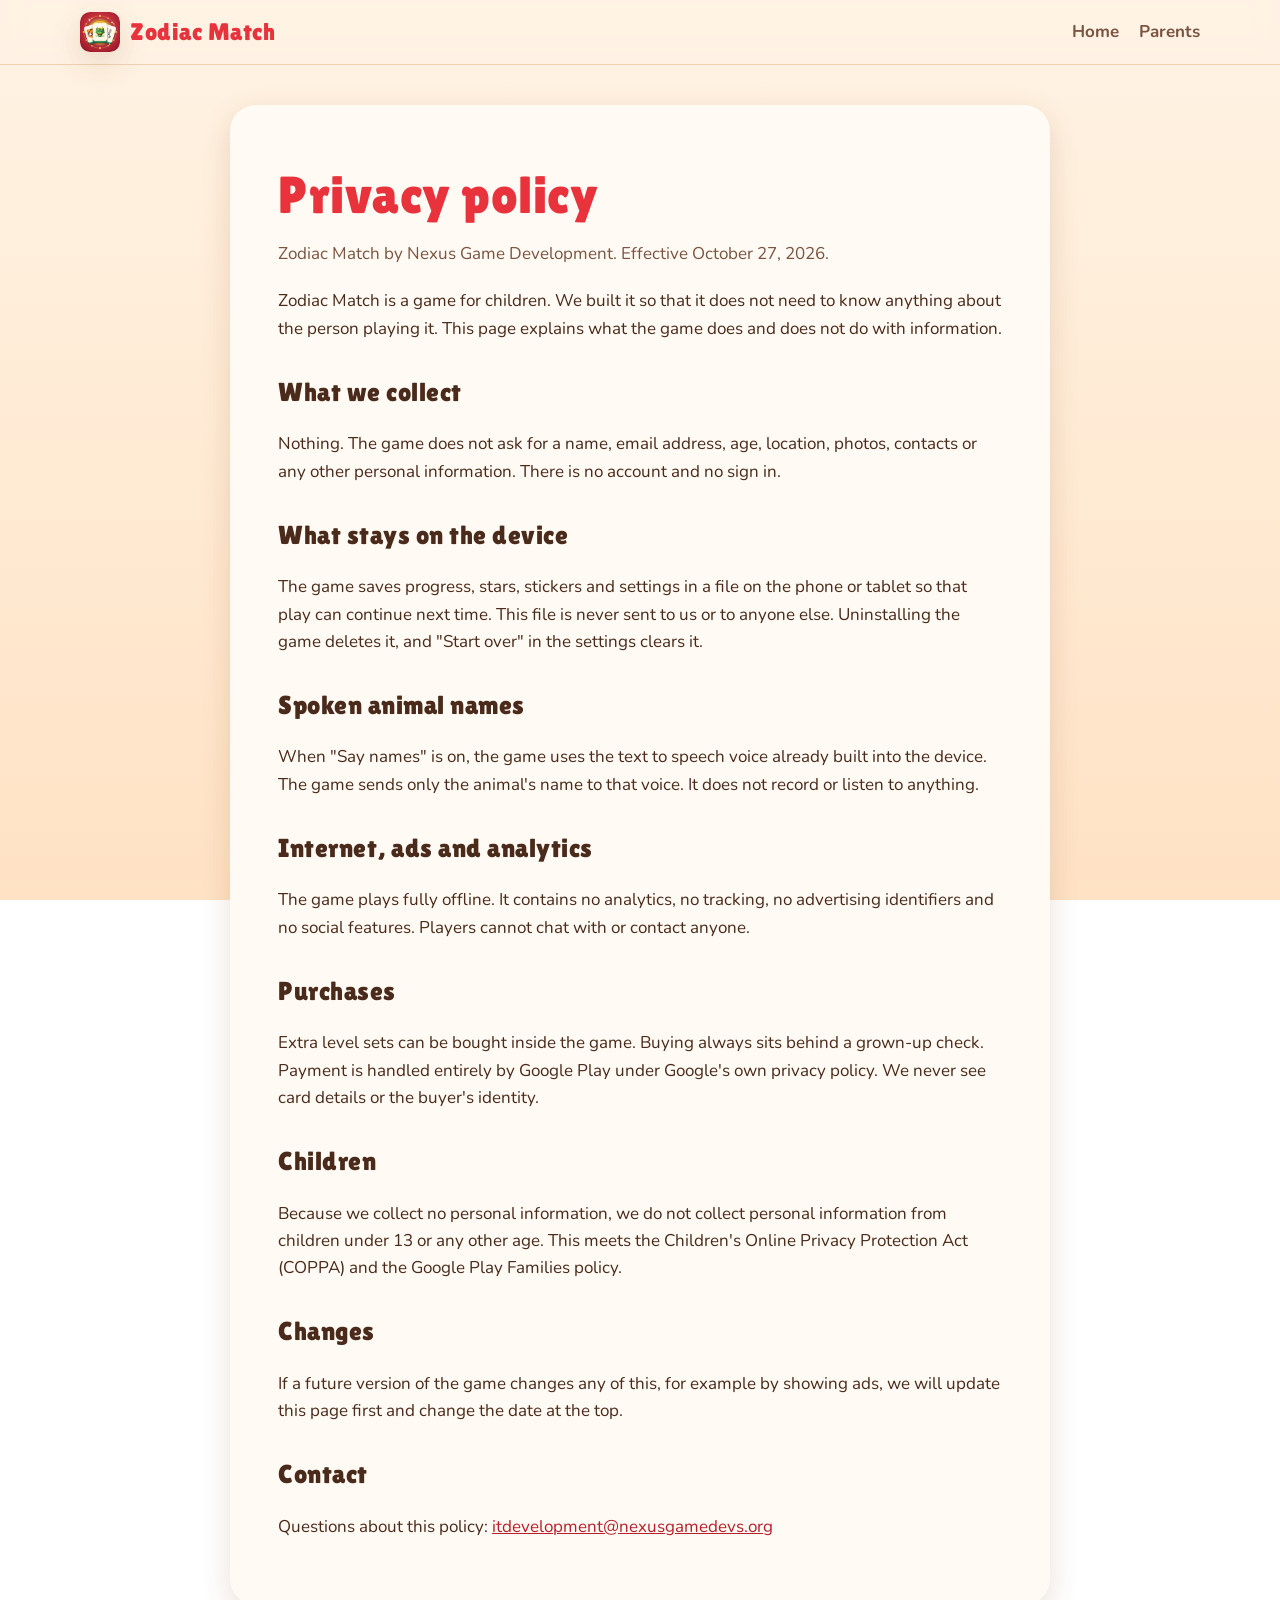
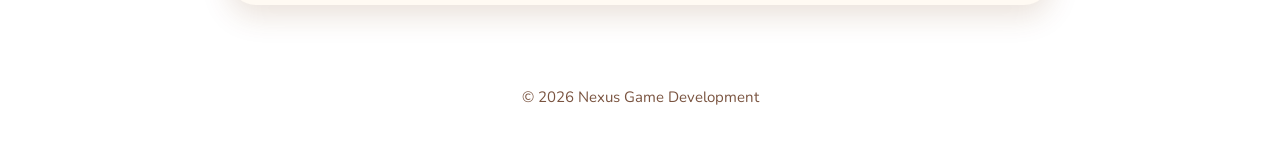
==== zodiac-match/privacy/index.html @ 3d44f5b6 "feat: zodiac match website and privacy policy" ====
<!doctype html>
<html lang="en">
<head>
<meta charset="utf-8">
<meta name="viewport" content="width=device-width, initial-scale=1">
<title>Zodiac Match Privacy</title>
<meta name="description" content="Privacy policy for the Zodiac Match game by Nexus Game Development.">
<link rel="icon" href="../favicon.png">
<link rel="preconnect" href="https://fonts.googleapis.com">
<link rel="preconnect" href="https://fonts.gstatic.com" crossorigin>
<link href="https://fonts.googleapis.com/css2?family=Lilita+One&family=Nunito:wght@400;700;800&display=swap" rel="stylesheet">
<link rel="stylesheet" href="../style.css">
</head>
<body>

<header class="top">
  <div class="wrap">
    <a class="brand display" href="../"><img src="../img/icon.png" alt="">Zodiac Match</a>
    <nav><a href="../">Home</a><a href="../#parents">Parents</a></nav>
  </div>
</header>

<main class="wrap">
  <article class="doc">
    <h1>Privacy policy</h1>
    <p class="meta">Zodiac Match by Nexus Game Development. Effective October 27, 2026.</p>

    <p>Zodiac Match is a game for children. We built it so that it does not need to know anything about the person playing it. This page explains what the game does and does not do with information.</p>

    <h2>What we collect</h2>
    <p>Nothing. The game does not ask for a name, email address, age, location, photos, contacts or any other personal information. There is no account and no sign in.</p>

    <h2>What stays on the device</h2>
    <p>The game saves progress, stars, stickers and settings in a file on the phone or tablet so that play can continue next time. This file is never sent to us or to anyone else. Uninstalling the game deletes it, and "Start over" in the settings clears it.</p>

    <h2>Spoken animal names</h2>
    <p>When "Say names" is on, the game uses the text to speech voice already built into the device. The game sends only the animal's name to that voice. It does not record or listen to anything.</p>

    <h2>Internet, ads and analytics</h2>
    <p>The game plays fully offline. It contains no analytics, no tracking, no advertising identifiers and no social features. Players cannot chat with or contact anyone.</p>

    <h2>Purchases</h2>
    <p>Extra level sets can be bought inside the game. Buying always sits behind a grown-up check. Payment is handled entirely by Google Play under Google's own privacy policy. We never see card details or the buyer's identity.</p>

    <h2>Children</h2>
    <p>Because we collect no personal information, we do not collect personal information from children under 13 or any other age. This meets the Children's Online Privacy Protection Act (COPPA) and the Google Play Families policy.</p>

    <h2>Changes</h2>
    <p>If a future version of the game changes any of this, for example by showing ads, we will update this page first and change the date at the top.</p>

    <h2>Contact</h2>
    <p>Questions about this policy: <a href="mailto:itdevelopment@nexusgamedevs.org">itdevelopment@nexusgamedevs.org</a></p>
  </article>
</main>

<footer>
  <div class="wrap">&copy; 2026 Nexus Game Development</div>
</footer>
</body>
</html>
---- zodiac-match/style.css ----
:root {
  --bg: #fff3e4;
  --bg-deep: #ffe2c4;
  --ink: #4a2a1a;
  --ink-soft: #7a5440;
  --red: #e8323c;
  --red-dark: #b81f2a;
  --gold: #ffc531;
  --green: #3fae5a;
  --purple: #6f56d9;
  --card: #fffaf3;
  --line: #f1d2b0;
  --shadow: 0 10px 30px rgba(120, 60, 20, .16);
  color-scheme: light;
}

* { box-sizing: border-box; }
html { scroll-behavior: smooth; }
body {
  margin: 0;
  background: linear-gradient(180deg, var(--bg) 0%, var(--bg-deep) 100%) fixed;
  color: var(--ink);
  font: 17px/1.6 "Nunito", system-ui, sans-serif;
  overflow-x: hidden;
}
h1, h2, h3, .display { font-family: "Lilita One", "Nunito", sans-serif; font-weight: 400; letter-spacing: .5px; }
a { color: var(--red-dark); }
img { max-width: 100%; display: block; }
.wrap { width: min(1120px, 100% - 32px); margin: 0 auto; }

/* Header */
.top { position: sticky; top: 0; z-index: 20; backdrop-filter: blur(10px); background: rgba(255, 243, 228, .78); border-bottom: 1px solid var(--line); }
.top .wrap { display: flex; align-items: center; justify-content: space-between; height: 64px; }
.brand { display: flex; align-items: center; gap: 10px; text-decoration: none; color: var(--red); font-size: 24px; }
.brand img { width: 40px; height: 40px; border-radius: 10px; box-shadow: var(--shadow); }
.top nav { display: flex; gap: 20px; }
.top nav a { color: var(--ink-soft); text-decoration: none; font-weight: 700; }
.top nav a:hover { color: var(--red); }

/* Buttons, same glossy look as the game */
.btn {
  display: inline-flex; align-items: center; gap: 10px;
  padding: 14px 30px; border-radius: 999px; border: 0;
  font: 22px "Lilita One", sans-serif; color: #fff; text-decoration: none;
  background: linear-gradient(180deg, #ff5a5f 0%, var(--red) 55%, var(--red-dark) 100%);
  box-shadow: 0 6px 0 #8f1620, 0 12px 24px rgba(184, 31, 42, .35), inset 0 2px 0 rgba(255, 255, 255, .45);
  transition: transform .15s, box-shadow .15s;
}
.btn:hover { transform: translateY(-2px); }
.btn:active { transform: translateY(4px); box-shadow: 0 2px 0 #8f1620, 0 6px 12px rgba(184, 31, 42, .3); }
.btn.soon { background: linear-gradient(180deg, #ffd65c, var(--gold) 60%, #e5a400); box-shadow: 0 6px 0 #a87600, 0 12px 24px rgba(200, 140, 0, .3), inset 0 2px 0 rgba(255, 255, 255, .5); color: #5a3a00; cursor: default; }
.btn svg { width: 26px; height: 26px; }

/* Hero */
.hero { position: relative; padding: 56px 0 80px; }
.hero .wrap { display: grid; grid-template-columns: 1.1fr .9fr; gap: 40px; align-items: center; position: relative; z-index: 2; }
.hero h1 { font-size: clamp(52px, 8vw, 92px); line-height: 1; margin: 0; color: var(--red); text-shadow: 0 4px 0 #fff, 0 8px 0 rgba(184, 31, 42, .25); }
.hero h1 span { display: inline-block; animation: hop 2.6s ease-in-out infinite; }
.hero .tag { font-size: clamp(20px, 2.6vw, 26px); font-weight: 800; margin: 18px 0 8px; }
.hero p { color: var(--ink-soft); max-width: 520px; }
.hero .cta { display: flex; flex-wrap: wrap; gap: 14px; margin-top: 28px; align-items: center; }
.hero .note { font-size: 14px; color: var(--ink-soft); }

.floaters { position: absolute; inset: 0; overflow: hidden; pointer-events: none; z-index: 1; }
.floaters img { position: absolute; width: 64px; opacity: .9; animation: float 9s ease-in-out infinite; filter: drop-shadow(0 6px 8px rgba(120, 60, 20, .18)); }

/* Phone */
.phone {
  position: relative; width: min(300px, 78vw); aspect-ratio: 9 / 16; margin: 0 auto;
  border-radius: 38px; padding: 10px; background: #2b1a12;
  box-shadow: 0 30px 60px rgba(80, 30, 10, .35), inset 0 0 0 2px #5a3a28;
  animation: bob 6s ease-in-out infinite;
}
.phone .screen { position: relative; width: 100%; height: 100%; border-radius: 30px; overflow: hidden; background: #fbe8d2; }
.phone .screen img { position: absolute; inset: 0; width: 100%; height: 100%; object-fit: cover; opacity: 0; transform: scale(1.04); transition: opacity .8s, transform 1.6s; }
.phone .screen img.on { opacity: 1; transform: scale(1); }
.phone::after { content: ""; position: absolute; top: 18px; left: 50%; width: 70px; height: 8px; margin-left: -35px; border-radius: 8px; background: #2b1a12; z-index: 3; }
.dots { display: flex; gap: 8px; justify-content: center; margin-top: 18px; }
.dots i { width: 9px; height: 9px; border-radius: 50%; background: var(--line); transition: background .3s, transform .3s; }
.dots i.on { background: var(--red); transform: scale(1.3); }

/* Sections */
section { padding: 72px 0; }
.head { text-align: center; margin-bottom: 40px; }
.head h2 { font-size: clamp(34px, 5vw, 48px); margin: 0; color: var(--red); }
.head p { color: var(--ink-soft); margin: 6px 0 0; }

/* Match demo */
.demo { display: grid; justify-items: center; gap: 22px; }
.board { position: relative; display: grid; grid-template-columns: repeat(5, 64px); gap: 8px; padding: 18px; border-radius: 22px; background: rgba(255, 255, 255, .55); box-shadow: var(--shadow); }
.tile {
  width: 64px; height: 74px; border-radius: 12px; display: grid; place-items: center;
  background: linear-gradient(180deg, #fff 0%, #fff7ec 70%, #e9d6bf 100%);
  box-shadow: 0 5px 0 #3fae5a, 0 8px 12px rgba(80, 40, 10, .18);
  transition: transform .45s cubic-bezier(.3, 1.4, .5, 1), opacity .3s;
}
.tile img { width: 48px; }
.tile.pick { animation: pick .35s; }
.tray { display: grid; grid-template-columns: repeat(7, 54px); gap: 6px; padding: 10px; border-radius: 16px; background: #c9a27c; box-shadow: inset 0 3px 8px rgba(70, 30, 0, .35); }
.slot { width: 54px; height: 62px; border-radius: 10px; background: #f7ead8; display: grid; place-items: center; }
.slot img { width: 40px; animation: drop .35s cubic-bezier(.3, 1.5, .5, 1); }
.slot.pop img { animation: pop .45s forwards; }
.burst { position: absolute; pointer-events: none; width: 10px; height: 10px; border-radius: 50%; animation: burst .7s ease-out forwards; }

/* Features */
.grid { display: grid; grid-template-columns: repeat(3, 1fr); gap: 20px; }
.card { background: var(--card); border: 1px solid var(--line); border-radius: 22px; padding: 26px; box-shadow: var(--shadow); transition: transform .25s; }
.card:hover { transform: translateY(-6px) rotate(-.5deg); }
.card .ico { width: 64px; height: 64px; border-radius: 18px; display: grid; place-items: center; margin-bottom: 12px; background: var(--bg-deep); }
.card .ico img { width: 46px; }
.card h3 { margin: 0 0 6px; font-size: 24px; }
.card p { margin: 0; color: var(--ink-soft); }

/* Gallery */
.strip { overflow: hidden; mask-image: linear-gradient(90deg, transparent, #000 8%, #000 92%, transparent); }
.track { display: flex; gap: 22px; width: max-content; animation: slide 50s linear infinite; padding: 10px 0 24px; }
.strip:hover .track { animation-play-state: paused; }
.track figure { margin: 0; width: 220px; }
.track img { border-radius: 22px; border: 6px solid #2b1a12; box-shadow: var(--shadow); aspect-ratio: 9 / 16; object-fit: cover; transition: transform .3s; }
.track figure:hover img { transform: translateY(-8px) scale(1.03); }
.track figcaption { text-align: center; font-weight: 800; margin-top: 10px; color: var(--ink-soft); }

/* Parents */
.parents { background: var(--card); border-radius: 30px; padding: 40px; box-shadow: var(--shadow); display: grid; grid-template-columns: 1fr 1fr; gap: 32px; align-items: center; }
.parents ul { list-style: none; margin: 0; padding: 0; display: grid; gap: 14px; }
.parents li { display: flex; gap: 12px; align-items: flex-start; }
.parents li b { flex: 0 0 30px; height: 30px; border-radius: 50%; display: grid; place-items: center; background: var(--green); color: #fff; font-size: 16px; }
.parents h2 { font-size: 40px; margin: 0 0 10px; color: var(--red); }

footer { padding: 40px 0 56px; text-align: center; color: var(--ink-soft); font-size: 15px; }
footer nav { display: flex; justify-content: center; gap: 22px; margin-bottom: 10px; font-weight: 700; }

/* Reveal on scroll */
.reveal { opacity: 0; transform: translateY(30px); transition: opacity .7s, transform .7s; }
.reveal.in { opacity: 1; transform: none; }

/* Policy page */
.doc { background: var(--card); border-radius: 26px; padding: clamp(22px, 5vw, 48px); margin: 40px auto; max-width: 820px; box-shadow: var(--shadow); }
.doc h1 { color: var(--red); font-size: clamp(36px, 6vw, 52px); margin: 0 0 4px; }
.doc h2 { font-size: 26px; margin: 30px 0 6px; }
.doc .meta { color: var(--ink-soft); margin: 0 0 20px; }

@keyframes float { 0%, 100% { transform: translateY(0) rotate(-6deg); } 50% { transform: translateY(-26px) rotate(6deg); } }
@keyframes bob { 0%, 100% { transform: translateY(0) rotate(-2deg); } 50% { transform: translateY(-14px) rotate(2deg); } }
@keyframes hop { 0%, 80%, 100% { transform: translateY(0); } 88% { transform: translateY(-14px); } }
@keyframes pick { 50% { transform: scale(.88); } }
@keyframes drop { from { transform: translateY(-40px) scale(.6); opacity: 0; } }
@keyframes pop { 40% { transform: scale(1.35); } 100% { transform: scale(0); opacity: 0; } }
@keyframes burst { to { transform: translate(var(--x), var(--y)) scale(.2); opacity: 0; } }
@keyframes slide { to { transform: translateX(calc(-50% - 11px)); } }

@media (max-width: 860px) {
  .hero .wrap, .parents { grid-template-columns: 1fr; text-align: center; }
  .hero p, .hero .cta { margin-left: auto; margin-right: auto; justify-content: center; }
  .grid { grid-template-columns: 1fr 1fr; }
  .top nav a.hide-sm { display: none; }
}
@media (max-width: 560px) {
  .floaters img { opacity: .45; }
  .grid { grid-template-columns: 1fr; }
  .board { grid-template-columns: repeat(5, 52px); gap: 6px; padding: 12px; }
  .tile { width: 52px; height: 60px; }
  .tile img { width: 38px; }
  .tray { grid-template-columns: repeat(7, 40px); gap: 4px; padding: 8px; }
  .slot { width: 40px; height: 48px; }
  .slot img { width: 30px; }
  .floaters img { width: 44px; }
  .parents { padding: 26px; }
}
@media (prefers-reduced-motion: reduce) {
  *, *::before, *::after { animation: none !important; transition: none !important; }
  .reveal { opacity: 1; transform: none; }
}
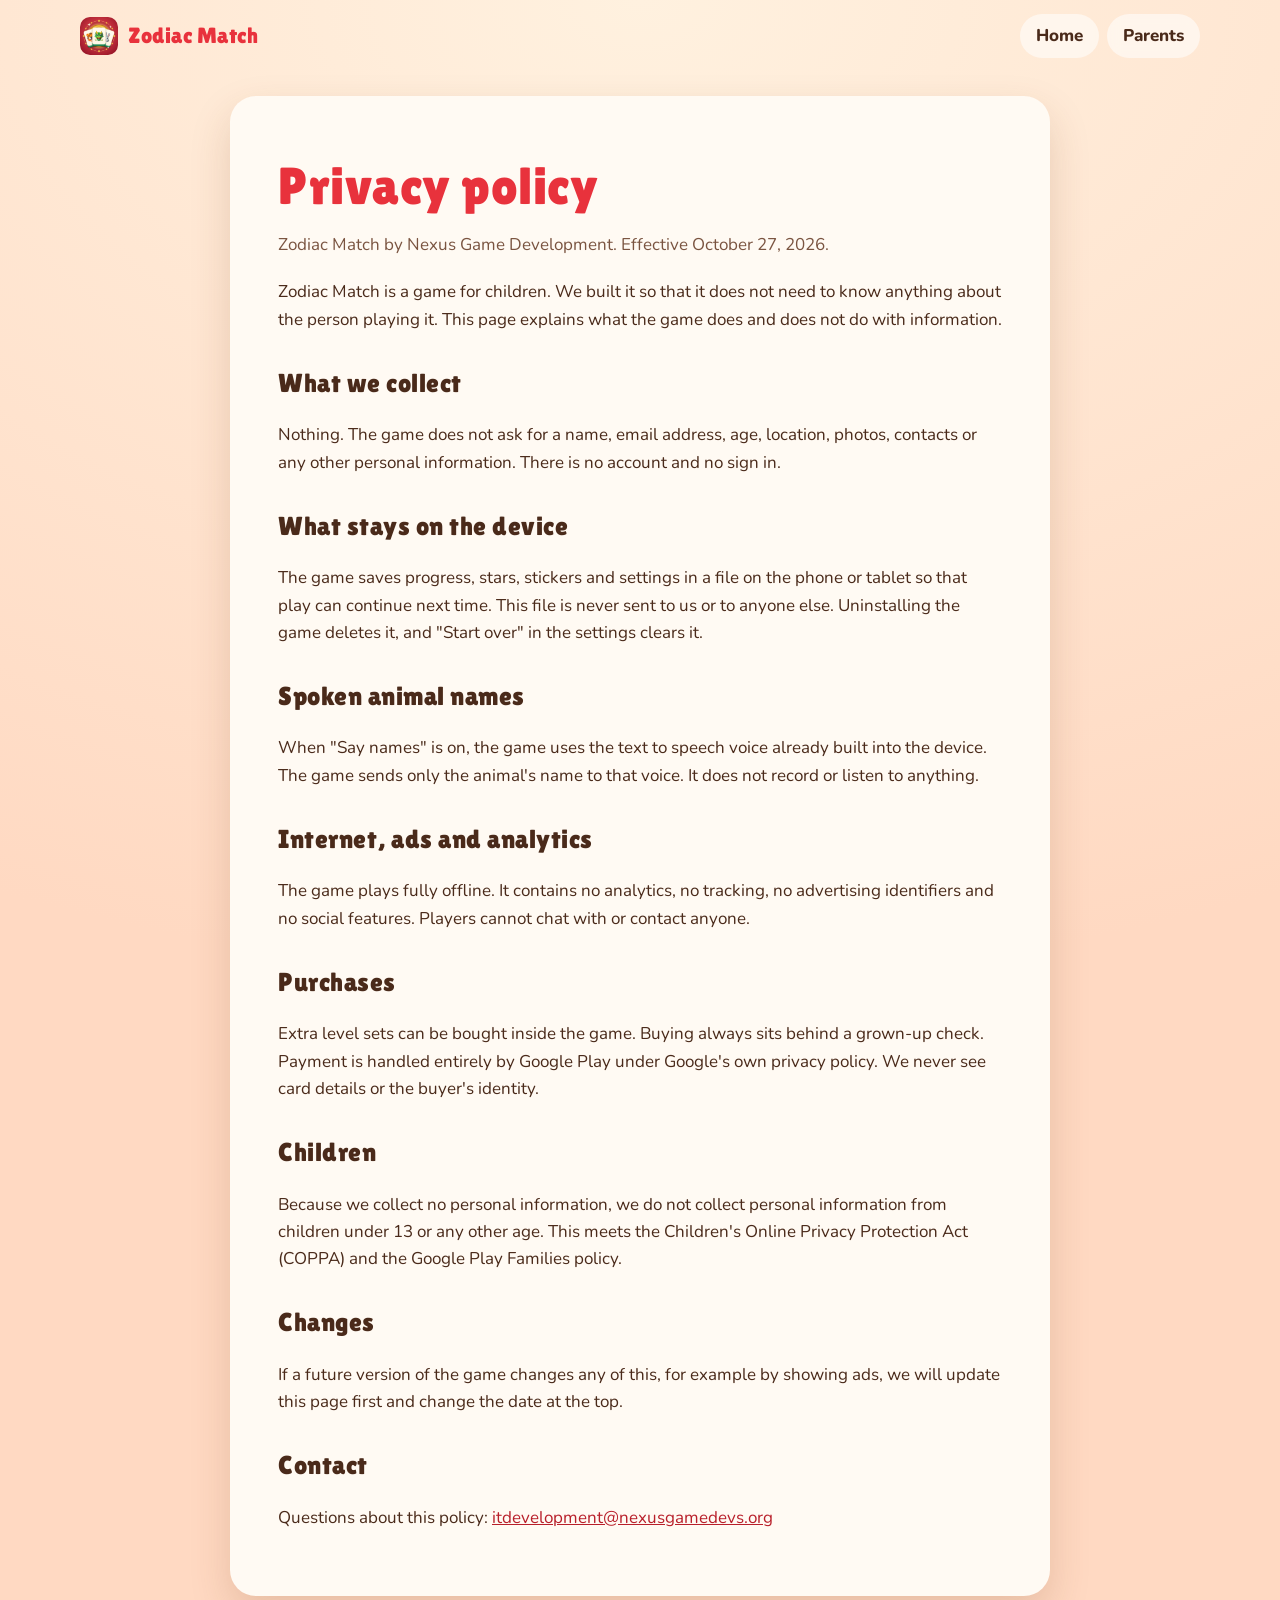
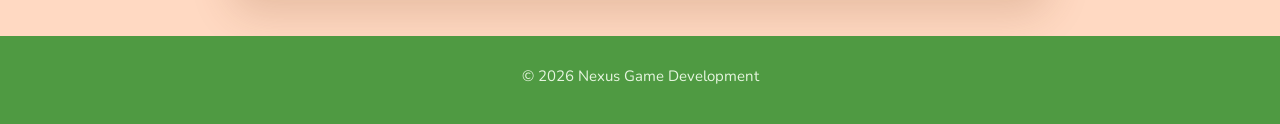
==== commit b253d39e: "feat: simpler zodiac match page with a fan of screenshots Dan wanted fewer sections and a prettier p" ====
--- a/zodiac-match/privacy/index.html
+++ b/zodiac-match/privacy/index.html
@@ -20,7 +20,7 @@
   </div>
 </header>
 
-<main class="wrap">
+<main class="page"><div class="wrap">
   <article class="doc">
     <h1>Privacy policy</h1>
     <p class="meta">Zodiac Match by Nexus Game Development. Effective October 27, 2026.</p>
@@ -51,7 +51,7 @@
     <h2>Contact</h2>
     <p>Questions about this policy: <a href="mailto:itdevelopment@nexusgamedevs.org">itdevelopment@nexusgamedevs.org</a></p>
   </article>
-</main>
+</div></main>
 
 <footer>
   <div class="wrap">&copy; 2026 Nexus Game Development</div>
--- a/zodiac-match/style.css
+++ b/zodiac-match/style.css
@@ -1,16 +1,15 @@
 :root {
-  --bg: #fff3e4;
-  --bg-deep: #ffe2c4;
+  --sky-top: #ffd9c2;
+  --sky-mid: #fff1df;
   --ink: #4a2a1a;
   --ink-soft: #7a5440;
   --red: #e8323c;
   --red-dark: #b81f2a;
   --gold: #ffc531;
-  --green: #3fae5a;
-  --purple: #6f56d9;
+  --green: #4caf50;
   --card: #fffaf3;
   --line: #f1d2b0;
-  --shadow: 0 10px 30px rgba(120, 60, 20, .16);
+  --shadow: 0 18px 40px rgba(120, 60, 20, .18);
   color-scheme: light;
 }
 
@@ -18,156 +17,156 @@
 html { scroll-behavior: smooth; }
 body {
   margin: 0;
-  background: linear-gradient(180deg, var(--bg) 0%, var(--bg-deep) 100%) fixed;
+  background: #6cb85c;
   color: var(--ink);
   font: 17px/1.6 "Nunito", system-ui, sans-serif;
   overflow-x: hidden;
 }
-h1, h2, h3, .display { font-family: "Lilita One", "Nunito", sans-serif; font-weight: 400; letter-spacing: .5px; }
+h1, h2, .display { font-family: "Lilita One", "Nunito", sans-serif; font-weight: 400; letter-spacing: .5px; }
 a { color: var(--red-dark); }
 img { max-width: 100%; display: block; }
 .wrap { width: min(1120px, 100% - 32px); margin: 0 auto; }
 
-/* Header */
-.top { position: sticky; top: 0; z-index: 20; backdrop-filter: blur(10px); background: rgba(255, 243, 228, .78); border-bottom: 1px solid var(--line); }
-.top .wrap { display: flex; align-items: center; justify-content: space-between; height: 64px; }
-.brand { display: flex; align-items: center; gap: 10px; text-decoration: none; color: var(--red); font-size: 24px; }
-.brand img { width: 40px; height: 40px; border-radius: 10px; box-shadow: var(--shadow); }
-.top nav { display: flex; gap: 20px; }
-.top nav a { color: var(--ink-soft); text-decoration: none; font-weight: 700; }
-.top nav a:hover { color: var(--red); }
+/* Header floats over the sky */
+.top { position: absolute; top: 0; left: 0; right: 0; z-index: 20; }
+.top .wrap { display: flex; align-items: center; justify-content: space-between; height: 72px; }
+.brand { display: flex; align-items: center; gap: 10px; text-decoration: none; color: var(--red); font-size: 22px; }
+.brand img { width: 38px; height: 38px; border-radius: 10px; }
+.top nav { display: flex; gap: 8px; }
+.top nav a { color: var(--ink); text-decoration: none; font-weight: 800; padding: 8px 16px; border-radius: 999px; background: rgba(255, 255, 255, .55); backdrop-filter: blur(6px); transition: background .2s; }
+.top nav a:hover { background: #fff; }
 
-/* Buttons, same glossy look as the game */
+/* The scene: sky, sun, lanterns, petals, hills */
+.scene {
+  position: relative; overflow: hidden; text-align: center;
+  padding: 110px 0 0;
+  background: radial-gradient(120% 70% at 50% 0%, var(--sky-mid) 0%, var(--sky-top) 55%, #ffc6a8 100%);
+}
+.sun {
+  position: absolute; top: 90px; left: 50%; width: 520px; height: 520px; margin-left: -260px; border-radius: 50%;
+  background: radial-gradient(circle, rgba(255, 236, 160, .95) 0%, rgba(255, 214, 120, .45) 38%, rgba(255, 200, 120, 0) 70%);
+  animation: glow 7s ease-in-out infinite;
+}
+.lanterns i {
+  position: absolute; top: -10px; width: 46px; height: 58px; border-radius: 45% 45% 40% 40%;
+  background: radial-gradient(circle at 50% 40%, #ff7a5c, var(--red) 60%, var(--red-dark));
+  box-shadow: 0 0 30px rgba(255, 90, 60, .55);
+  transform-origin: 50% -80px; animation: sway 5s ease-in-out infinite;
+}
+.lanterns i::before { content: ""; position: absolute; left: 50%; top: -80px; width: 2px; height: 80px; background: #8a4a2a; }
+.lanterns i::after { content: ""; position: absolute; left: 50%; bottom: -14px; width: 4px; height: 14px; margin-left: -2px; background: var(--gold); border-radius: 2px; }
+.lanterns i:nth-child(1) { left: 6%; top: 120px; }
+.lanterns i:nth-child(2) { left: 17%; top: 84px; animation-delay: -1.5s; transform: scale(.8); }
+.lanterns i:nth-child(3) { right: 17%; top: 92px; animation-delay: -3s; transform: scale(.85); }
+.lanterns i:nth-child(4) { right: 6%; top: 128px; animation-delay: -.8s; }
+
+.petals { position: absolute; inset: 0; pointer-events: none; }
+.petals i {
+  position: absolute; top: -20px; width: 14px; height: 10px; border-radius: 10px 1px 10px 1px;
+  background: linear-gradient(135deg, #ffd1e1, #ff9cc0); opacity: .85;
+  animation: fall linear infinite;
+}
+
+.intro { position: relative; z-index: 2; }
+.badge { width: 96px; height: 96px; margin: 0 auto 10px; border-radius: 24px; box-shadow: 0 12px 30px rgba(184, 31, 42, .3); animation: bob 5s ease-in-out infinite; }
+.intro h1 {
+  margin: 0; font-size: clamp(54px, 9vw, 104px); line-height: 1; color: var(--red);
+  -webkit-text-stroke: 3px #fff; paint-order: stroke fill;
+  text-shadow: 0 6px 0 #fff, 0 12px 24px rgba(184, 31, 42, .28);
+}
+.intro h1 span { display: inline-block; animation: hop 3s ease-in-out infinite; }
+.tag { font: 26px "Lilita One", sans-serif; color: var(--ink); margin: 14px 0 6px; }
+.lede { max-width: 560px; margin: 0 auto 26px; color: var(--ink-soft); }
+
 .btn {
   display: inline-flex; align-items: center; gap: 10px;
-  padding: 14px 30px; border-radius: 999px; border: 0;
-  font: 22px "Lilita One", sans-serif; color: #fff; text-decoration: none;
-  background: linear-gradient(180deg, #ff5a5f 0%, var(--red) 55%, var(--red-dark) 100%);
-  box-shadow: 0 6px 0 #8f1620, 0 12px 24px rgba(184, 31, 42, .35), inset 0 2px 0 rgba(255, 255, 255, .45);
-  transition: transform .15s, box-shadow .15s;
+  padding: 14px 30px; border-radius: 999px;
+  font: 21px "Lilita One", sans-serif; color: #5a3a00;
+  background: linear-gradient(180deg, #ffe082, var(--gold) 60%, #e5a400);
+  box-shadow: 0 6px 0 #a87600, 0 14px 26px rgba(200, 140, 0, .3), inset 0 2px 0 rgba(255, 255, 255, .6);
+  position: relative; overflow: hidden;
 }
-.btn:hover { transform: translateY(-2px); }
-.btn:active { transform: translateY(4px); box-shadow: 0 2px 0 #8f1620, 0 6px 12px rgba(184, 31, 42, .3); }
-.btn.soon { background: linear-gradient(180deg, #ffd65c, var(--gold) 60%, #e5a400); box-shadow: 0 6px 0 #a87600, 0 12px 24px rgba(200, 140, 0, .3), inset 0 2px 0 rgba(255, 255, 255, .5); color: #5a3a00; cursor: default; }
-.btn svg { width: 26px; height: 26px; }
+.btn::after { content: ""; position: absolute; top: 0; left: -60%; width: 40%; height: 100%; background: linear-gradient(90deg, transparent, rgba(255, 255, 255, .7), transparent); transform: skewX(-20deg); animation: shine 4s ease-in-out infinite; }
+.btn svg { width: 24px; height: 24px; }
 
-/* Hero */
-.hero { position: relative; padding: 56px 0 80px; }
-.hero .wrap { display: grid; grid-template-columns: 1.1fr .9fr; gap: 40px; align-items: center; position: relative; z-index: 2; }
-.hero h1 { font-size: clamp(52px, 8vw, 92px); line-height: 1; margin: 0; color: var(--red); text-shadow: 0 4px 0 #fff, 0 8px 0 rgba(184, 31, 42, .25); }
-.hero h1 span { display: inline-block; animation: hop 2.6s ease-in-out infinite; }
-.hero .tag { font-size: clamp(20px, 2.6vw, 26px); font-weight: 800; margin: 18px 0 8px; }
-.hero p { color: var(--ink-soft); max-width: 520px; }
-.hero .cta { display: flex; flex-wrap: wrap; gap: 14px; margin-top: 28px; align-items: center; }
-.hero .note { font-size: 14px; color: var(--ink-soft); }
+.facts { list-style: none; padding: 0; margin: 26px auto 0; display: flex; flex-wrap: wrap; justify-content: center; gap: 10px; }
+.facts li { padding: 6px 16px; border-radius: 999px; background: rgba(255, 255, 255, .65); font-weight: 700; color: var(--ink-soft); }
+.facts b { color: var(--red); font-family: "Lilita One", sans-serif; font-weight: 400; font-size: 19px; }
 
-.floaters { position: absolute; inset: 0; overflow: hidden; pointer-events: none; z-index: 1; }
-.floaters img { position: absolute; width: 64px; opacity: .9; animation: float 9s ease-in-out infinite; filter: drop-shadow(0 6px 8px rgba(120, 60, 20, .18)); }
+/* Fan of phones */
+.fan { position: relative; z-index: 3; height: 560px; margin-top: 40px; }
+.fan figure {
+  position: absolute; left: 50%; top: 0; width: 260px; aspect-ratio: 9 / 16; margin: 0 0 0 -130px;
+  padding: 8px; border-radius: 34px; background: #2b1a12; cursor: pointer;
+  box-shadow: 0 30px 50px rgba(70, 30, 10, .35), inset 0 0 0 2px #5a3a28;
+  transition: transform .8s cubic-bezier(.3, 1.2, .4, 1), opacity .6s, filter .6s;
+}
+.fan figure img { width: 100%; height: 100%; object-fit: cover; border-radius: 27px; }
+.fan figure[data-pos="0"] { transform: translateY(0) scale(1); z-index: 5; }
+.fan figure[data-pos="1"] { transform: translate(210px, 40px) rotate(8deg) scale(.86); z-index: 4; }
+.fan figure[data-pos="-1"] { transform: translate(-210px, 40px) rotate(-8deg) scale(.86); z-index: 4; }
+.fan figure[data-pos="2"] { transform: translate(390px, 100px) rotate(15deg) scale(.72); z-index: 3; filter: saturate(.8); }
+.fan figure[data-pos="-2"] { transform: translate(-390px, 100px) rotate(-15deg) scale(.72); z-index: 3; filter: saturate(.8); }
+.fan figure[data-pos="3"], .fan figure[data-pos="-3"] { transform: translateY(160px) scale(.6); opacity: 0; z-index: 1; }
+.caption { position: relative; z-index: 3; margin: -10px 0 0; font-weight: 800; color: #2f5a22; min-height: 1.6em; }
 
-/* Phone */
-.phone {
-  position: relative; width: min(300px, 78vw); aspect-ratio: 9 / 16; margin: 0 auto;
-  border-radius: 38px; padding: 10px; background: #2b1a12;
-  box-shadow: 0 30px 60px rgba(80, 30, 10, .35), inset 0 0 0 2px #5a3a28;
-  animation: bob 6s ease-in-out infinite;
-}
-.phone .screen { position: relative; width: 100%; height: 100%; border-radius: 30px; overflow: hidden; background: #fbe8d2; }
-.phone .screen img { position: absolute; inset: 0; width: 100%; height: 100%; object-fit: cover; opacity: 0; transform: scale(1.04); transition: opacity .8s, transform 1.6s; }
-.phone .screen img.on { opacity: 1; transform: scale(1); }
-.phone::after { content: ""; position: absolute; top: 18px; left: 50%; width: 70px; height: 8px; margin-left: -35px; border-radius: 8px; background: #2b1a12; z-index: 3; }
-.dots { display: flex; gap: 8px; justify-content: center; margin-top: 18px; }
-.dots i { width: 9px; height: 9px; border-radius: 50%; background: var(--line); transition: background .3s, transform .3s; }
-.dots i.on { background: var(--red); transform: scale(1.3); }
-
-/* Sections */
-section { padding: 72px 0; }
-.head { text-align: center; margin-bottom: 40px; }
-.head h2 { font-size: clamp(34px, 5vw, 48px); margin: 0; color: var(--red); }
-.head p { color: var(--ink-soft); margin: 6px 0 0; }
-
-/* Match demo */
-.demo { display: grid; justify-items: center; gap: 22px; }
-.board { position: relative; display: grid; grid-template-columns: repeat(5, 64px); gap: 8px; padding: 18px; border-radius: 22px; background: rgba(255, 255, 255, .55); box-shadow: var(--shadow); }
-.tile {
-  width: 64px; height: 74px; border-radius: 12px; display: grid; place-items: center;
-  background: linear-gradient(180deg, #fff 0%, #fff7ec 70%, #e9d6bf 100%);
-  box-shadow: 0 5px 0 #3fae5a, 0 8px 12px rgba(80, 40, 10, .18);
-  transition: transform .45s cubic-bezier(.3, 1.4, .5, 1), opacity .3s;
-}
-.tile img { width: 48px; }
-.tile.pick { animation: pick .35s; }
-.tray { display: grid; grid-template-columns: repeat(7, 54px); gap: 6px; padding: 10px; border-radius: 16px; background: #c9a27c; box-shadow: inset 0 3px 8px rgba(70, 30, 0, .35); }
-.slot { width: 54px; height: 62px; border-radius: 10px; background: #f7ead8; display: grid; place-items: center; }
-.slot img { width: 40px; animation: drop .35s cubic-bezier(.3, 1.5, .5, 1); }
-.slot.pop img { animation: pop .45s forwards; }
-.burst { position: absolute; pointer-events: none; width: 10px; height: 10px; border-radius: 50%; animation: burst .7s ease-out forwards; }
-
-/* Features */
-.grid { display: grid; grid-template-columns: repeat(3, 1fr); gap: 20px; }
-.card { background: var(--card); border: 1px solid var(--line); border-radius: 22px; padding: 26px; box-shadow: var(--shadow); transition: transform .25s; }
-.card:hover { transform: translateY(-6px) rotate(-.5deg); }
-.card .ico { width: 64px; height: 64px; border-radius: 18px; display: grid; place-items: center; margin-bottom: 12px; background: var(--bg-deep); }
-.card .ico img { width: 46px; }
-.card h3 { margin: 0 0 6px; font-size: 24px; }
-.card p { margin: 0; color: var(--ink-soft); }
-
-/* Gallery */
-.strip { overflow: hidden; mask-image: linear-gradient(90deg, transparent, #000 8%, #000 92%, transparent); }
-.track { display: flex; gap: 22px; width: max-content; animation: slide 50s linear infinite; padding: 10px 0 24px; }
-.strip:hover .track { animation-play-state: paused; }
-.track figure { margin: 0; width: 220px; }
-.track img { border-radius: 22px; border: 6px solid #2b1a12; box-shadow: var(--shadow); aspect-ratio: 9 / 16; object-fit: cover; transition: transform .3s; }
-.track figure:hover img { transform: translateY(-8px) scale(1.03); }
-.track figcaption { text-align: center; font-weight: 800; margin-top: 10px; color: var(--ink-soft); }
+.hills { position: relative; display: block; width: 100%; height: 200px; margin-top: -150px; z-index: 2; }
 
 /* Parents */
-.parents { background: var(--card); border-radius: 30px; padding: 40px; box-shadow: var(--shadow); display: grid; grid-template-columns: 1fr 1fr; gap: 32px; align-items: center; }
-.parents ul { list-style: none; margin: 0; padding: 0; display: grid; gap: 14px; }
-.parents li { display: flex; gap: 12px; align-items: flex-start; }
-.parents li b { flex: 0 0 30px; height: 30px; border-radius: 50%; display: grid; place-items: center; background: var(--green); color: #fff; font-size: 16px; }
-.parents h2 { font-size: 40px; margin: 0 0 10px; color: var(--red); }
+.parents { background: #6cb85c; padding: 24px 0 64px; text-align: center; color: #fff; }
+.parents h2 { font-size: clamp(30px, 4.5vw, 44px); margin: 0 0 26px; text-shadow: 0 3px 0 rgba(0, 0, 0, .15); }
+.promises { display: grid; grid-template-columns: repeat(3, 1fr); gap: 18px; }
+.promises div {
+  background: var(--card); color: var(--ink); border-radius: 24px; padding: 22px 18px;
+  display: flex; flex-direction: column; align-items: center; gap: 10px; font-weight: 800;
+  box-shadow: 0 8px 0 #4f9a42, 0 18px 30px rgba(0, 60, 0, .2);
+  transition: transform .25s;
+}
+.promises div:hover { transform: translateY(-6px); }
+.promises img { width: 64px; animation: bob 5s ease-in-out infinite; }
+.promises div:nth-child(2) img { animation-delay: -1.6s; }
+.promises div:nth-child(3) img { animation-delay: -3.2s; }
+.more { display: inline-block; margin-top: 26px; color: #fff; font-weight: 800; }
 
-footer { padding: 40px 0 56px; text-align: center; color: var(--ink-soft); font-size: 15px; }
-footer nav { display: flex; justify-content: center; gap: 22px; margin-bottom: 10px; font-weight: 700; }
-
-/* Reveal on scroll */
-.reveal { opacity: 0; transform: translateY(30px); transition: opacity .7s, transform .7s; }
-.reveal.in { opacity: 1; transform: none; }
+footer { background: #4f9a42; color: #e6f5df; padding: 28px 0 36px; text-align: center; font-size: 15px; }
+footer nav { display: flex; justify-content: center; gap: 22px; margin-bottom: 8px; font-weight: 800; }
+footer a { color: #fff; }
 
 /* Policy page */
-.doc { background: var(--card); border-radius: 26px; padding: clamp(22px, 5vw, 48px); margin: 40px auto; max-width: 820px; box-shadow: var(--shadow); }
+.page { background: radial-gradient(120% 60% at 50% 0%, var(--sky-mid), var(--sky-top)); padding: 96px 0 40px; min-height: 100vh; }
+.doc { background: var(--card); border-radius: 26px; padding: clamp(22px, 5vw, 48px); margin: 0 auto; max-width: 820px; box-shadow: var(--shadow); }
 .doc h1 { color: var(--red); font-size: clamp(36px, 6vw, 52px); margin: 0 0 4px; }
 .doc h2 { font-size: 26px; margin: 30px 0 6px; }
 .doc .meta { color: var(--ink-soft); margin: 0 0 20px; }
 
-@keyframes float { 0%, 100% { transform: translateY(0) rotate(-6deg); } 50% { transform: translateY(-26px) rotate(6deg); } }
-@keyframes bob { 0%, 100% { transform: translateY(0) rotate(-2deg); } 50% { transform: translateY(-14px) rotate(2deg); } }
-@keyframes hop { 0%, 80%, 100% { transform: translateY(0); } 88% { transform: translateY(-14px); } }
-@keyframes pick { 50% { transform: scale(.88); } }
-@keyframes drop { from { transform: translateY(-40px) scale(.6); opacity: 0; } }
-@keyframes pop { 40% { transform: scale(1.35); } 100% { transform: scale(0); opacity: 0; } }
-@keyframes burst { to { transform: translate(var(--x), var(--y)) scale(.2); opacity: 0; } }
-@keyframes slide { to { transform: translateX(calc(-50% - 11px)); } }
+@keyframes hop { 0%, 78%, 100% { transform: translateY(0); } 86% { transform: translateY(-16px); } 92% { transform: translateY(2px); } }
+@keyframes bob { 0%, 100% { transform: translateY(0); } 50% { transform: translateY(-10px); } }
+@keyframes glow { 0%, 100% { transform: scale(1); opacity: .9; } 50% { transform: scale(1.08); opacity: 1; } }
+@keyframes sway { 0%, 100% { rotate: -6deg; } 50% { rotate: 6deg; } }
+@keyframes fall { 0% { top: -20px; translate: 0 0; rotate: 0deg; } 100% { top: 105%; translate: 120px 0; rotate: 540deg; } }
+@keyframes shine { 0%, 70% { left: -60%; } 100% { left: 130%; } }
 
 @media (max-width: 860px) {
-  .hero .wrap, .parents { grid-template-columns: 1fr; text-align: center; }
-  .hero p, .hero .cta { margin-left: auto; margin-right: auto; justify-content: center; }
-  .grid { grid-template-columns: 1fr 1fr; }
-  .top nav a.hide-sm { display: none; }
+  .fan { height: 480px; }
+  .fan figure { width: 220px; margin-left: -110px; }
+  .fan figure[data-pos="1"] { transform: translate(140px, 40px) rotate(8deg) scale(.82); }
+  .fan figure[data-pos="-1"] { transform: translate(-140px, 40px) rotate(-8deg) scale(.82); }
+  .fan figure[data-pos="2"], .fan figure[data-pos="-2"] { transform: translateY(120px) scale(.6); opacity: 0; }
+  .promises { grid-template-columns: 1fr; max-width: 420px; margin: 0 auto; }
+  .lanterns i:nth-child(2), .lanterns i:nth-child(3) { display: none; }
 }
-@media (max-width: 560px) {
-  .floaters img { opacity: .45; }
-  .grid { grid-template-columns: 1fr; }
-  .board { grid-template-columns: repeat(5, 52px); gap: 6px; padding: 12px; }
-  .tile { width: 52px; height: 60px; }
-  .tile img { width: 38px; }
-  .tray { grid-template-columns: repeat(7, 40px); gap: 4px; padding: 8px; }
-  .slot { width: 40px; height: 48px; }
-  .slot img { width: 30px; }
-  .floaters img { width: 44px; }
-  .parents { padding: 26px; }
+@media (max-width: 480px) {
+  .scene { padding-top: 96px; }
+  .fan { height: 420px; }
+  .fan figure { width: 200px; margin-left: -100px; border-radius: 28px; }
+  .fan figure img { border-radius: 22px; }
+  .fan figure[data-pos="1"] { transform: translate(92px, 36px) rotate(8deg) scale(.78); }
+  .fan figure[data-pos="-1"] { transform: translate(-92px, 36px) rotate(-8deg) scale(.78); }
+  .intro h1 { -webkit-text-stroke: 2px #fff; }
+  .brand span { display: none; }
+  .top nav a { padding: 6px 12px; }
 }
 @media (prefers-reduced-motion: reduce) {
   *, *::before, *::after { animation: none !important; transition: none !important; }
-  .reveal { opacity: 1; transform: none; }
+  .petals { display: none; }
 }
